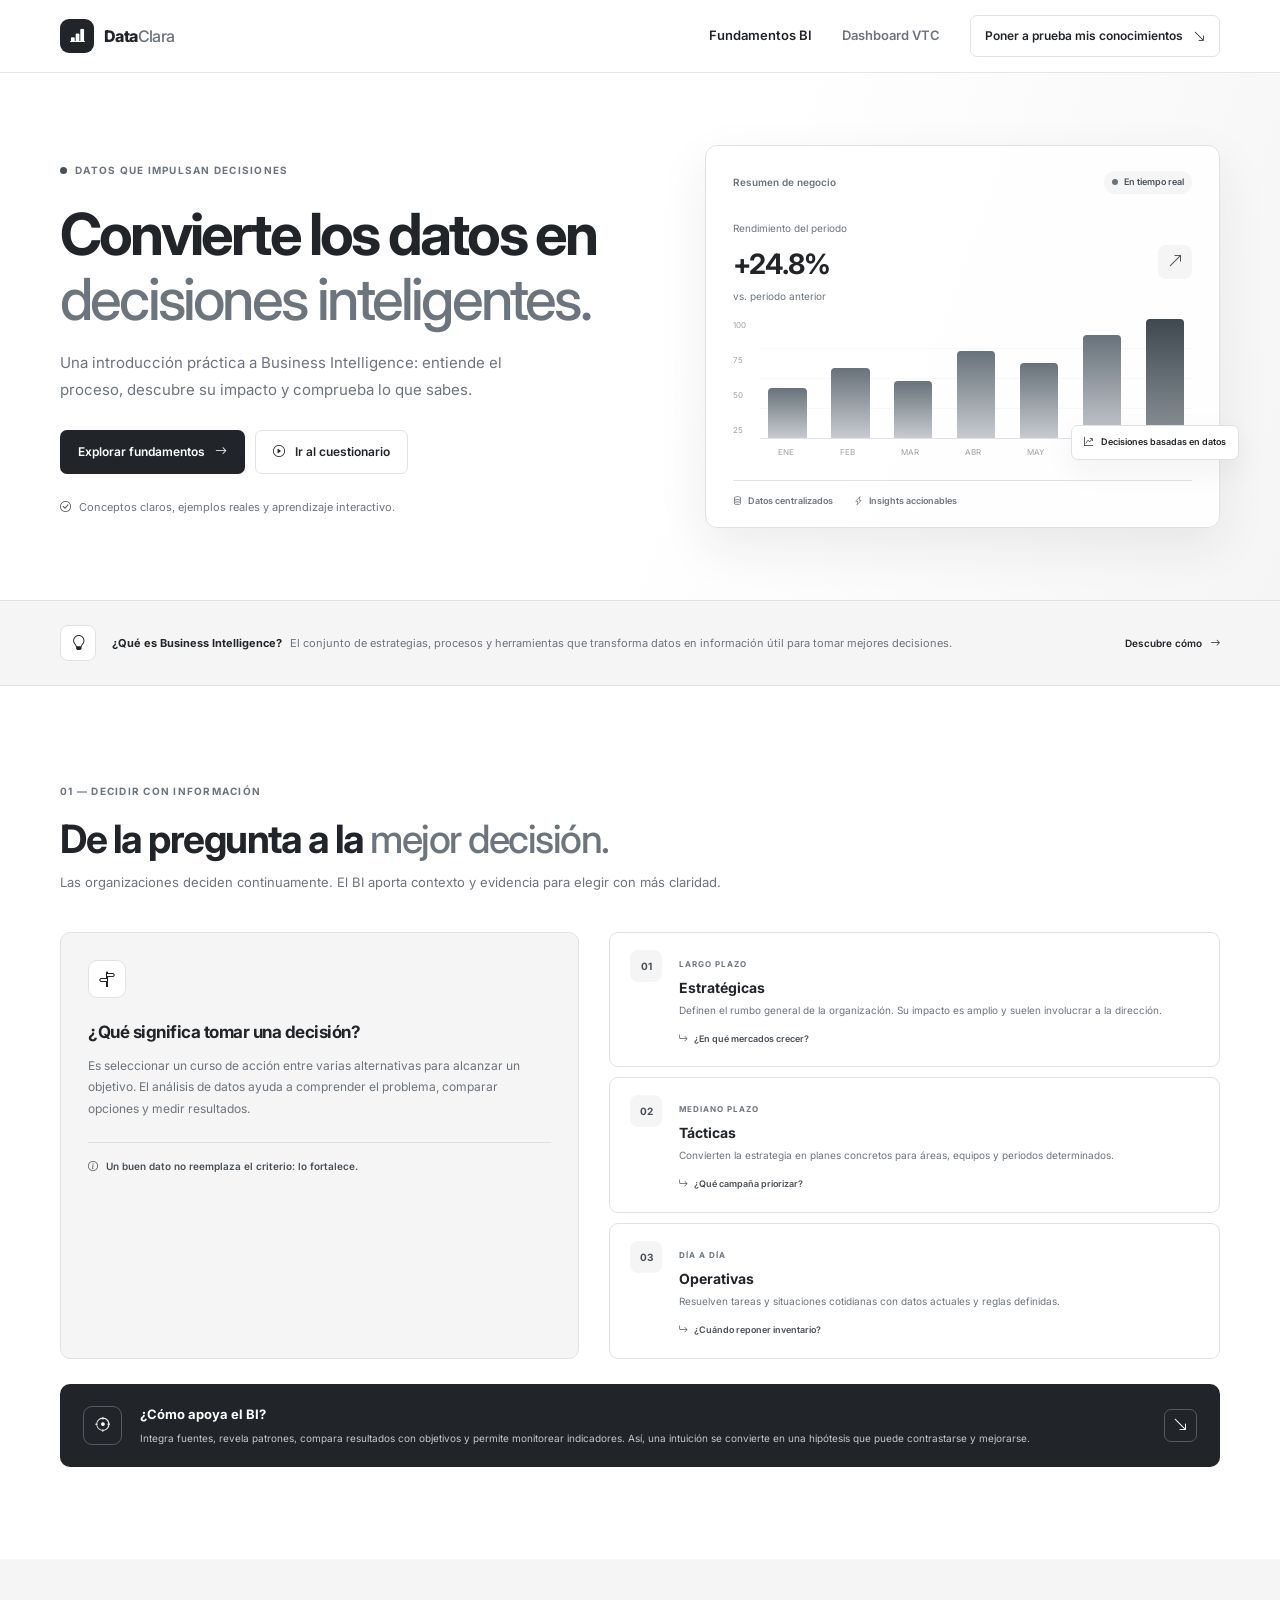
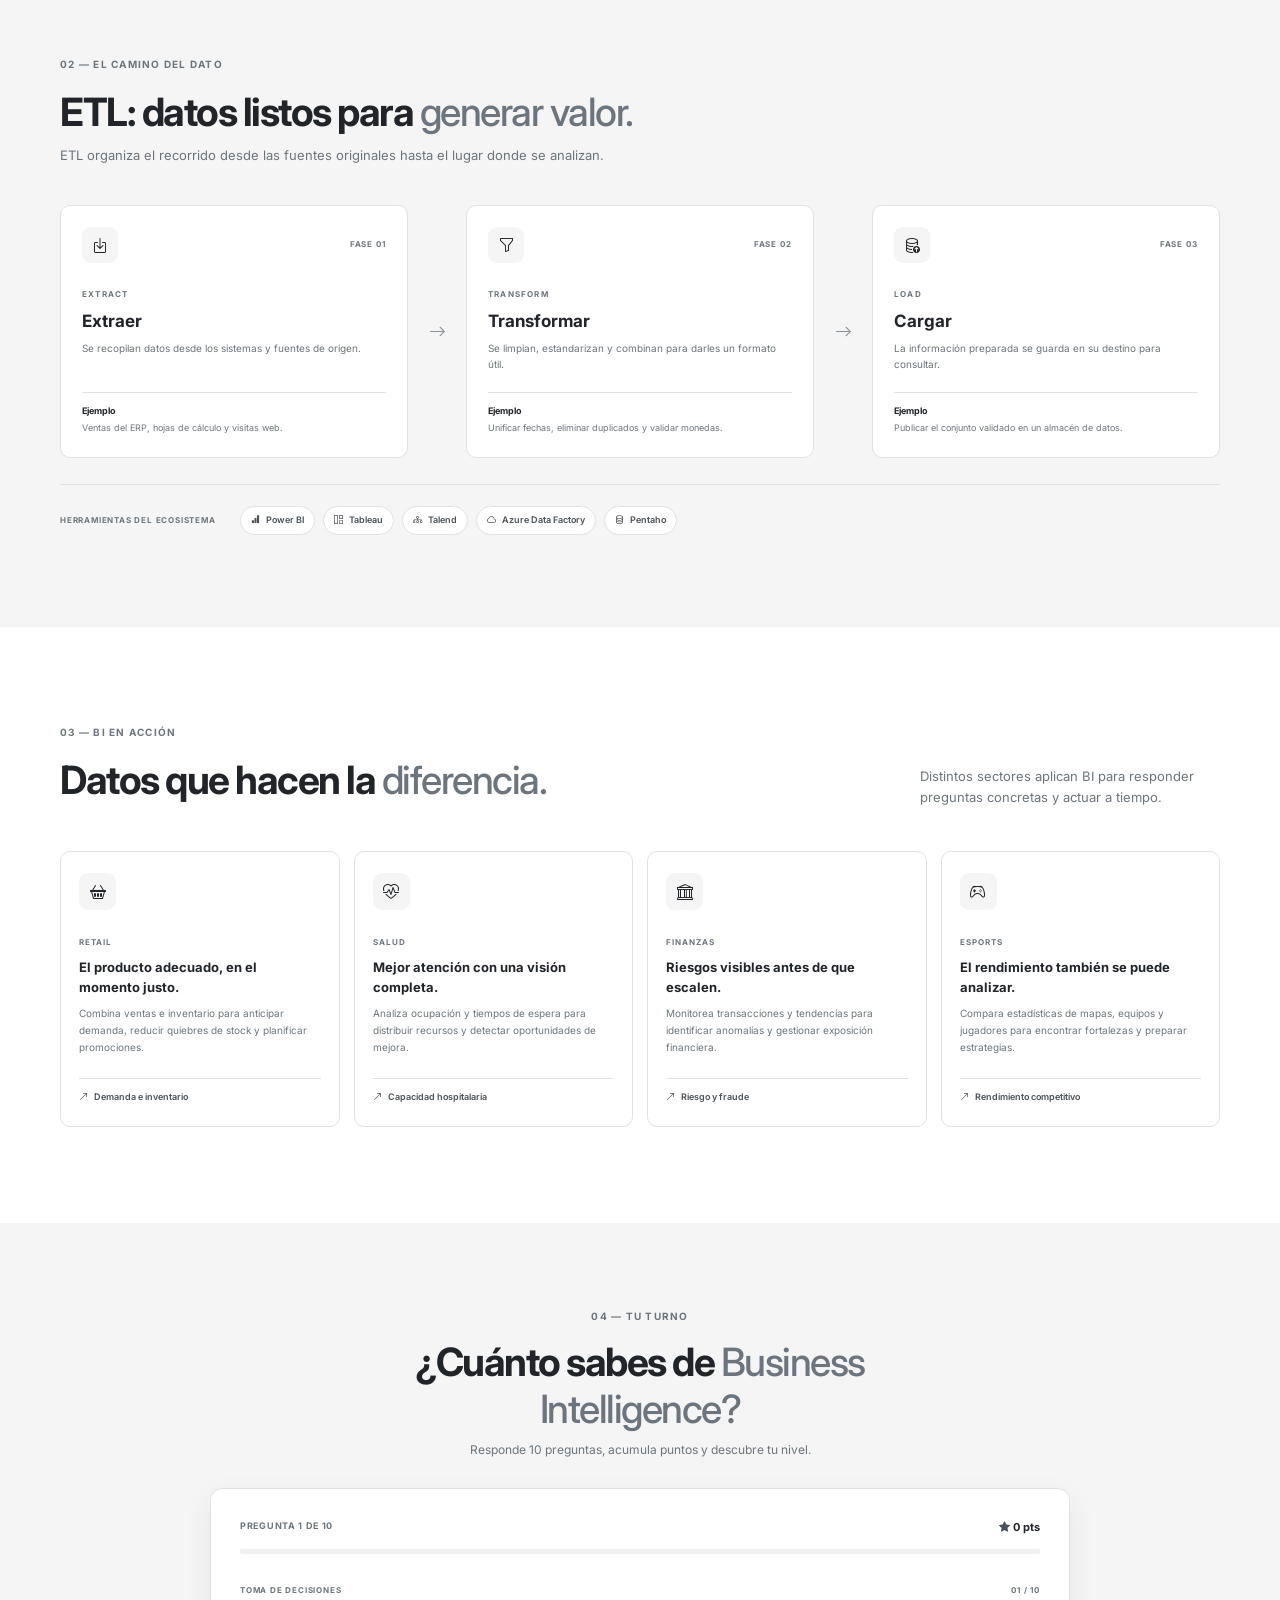
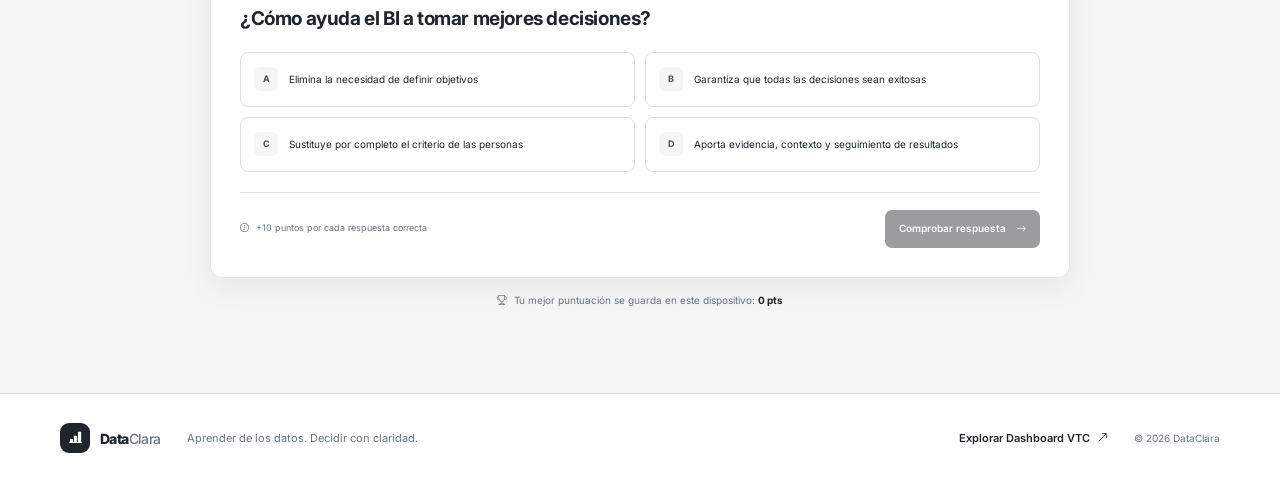
==== index.html @ 62cf9825 "Version 1 de mi sitio web sobre BI" ====
<!doctype html>
<html lang="es">
<head>
  <meta charset="utf-8">
  <meta name="viewport" content="width=device-width, initial-scale=1">
  <meta name="description" content="Aprende los fundamentos de Business Intelligence, la toma de decisiones y el proceso ETL con un cuestionario interactivo.">
  <title>Fundamentos de BI | Inteligencia de Negocios</title>
  <link rel="preconnect" href="https://fonts.googleapis.com">
  <link rel="preconnect" href="https://fonts.gstatic.com" crossorigin>
  <link href="https://fonts.googleapis.com/css2?family=Inter:wght@400;500;600;700;800&display=swap" rel="stylesheet">
  <link href="https://cdn.jsdelivr.net/npm/bootstrap-icons@1.11.3/font/bootstrap-icons.min.css" rel="stylesheet">
  <link rel="stylesheet" href="css/styles.css">
  <link rel="stylesheet" href="css/quiz.css">
  <script src="js/main.js" defer></script>
  <script src="js/quiz.js" defer></script>
</head>
<body>
  <a class="skip-link" href="#contenido">Saltar al contenido</a>
  <header class="site-header">
    <nav class="navbar container" aria-label="Navegación principal">
      <a class="brand" href="index.html" aria-label="Fundamentos BI, inicio">
        <span class="brand-mark" aria-hidden="true"><i class="bi bi-bar-chart-line-fill"></i></span>
        <span>Data<span class="brand-light">Clara</span></span>
      </a>
      <button class="nav-toggle" type="button" aria-expanded="false" aria-controls="nav-links" aria-label="Abrir menú de navegación">
        <i class="bi bi-list" aria-hidden="true"></i>
      </button>
      <div class="nav-links" id="nav-links">
        <a class="nav-link active" href="index.html" aria-current="page">Fundamentos BI</a>
        <a class="nav-link" href="dashboard.html">Dashboard VTC</a>
        <a class="nav-cta" href="#cuestionario">Poner a prueba mis conocimientos <i class="bi bi-arrow-down-right" aria-hidden="true"></i></a>
      </div>
    </nav>
  </header>

  <main id="contenido">
    <section class="hero section-shell">
      <div class="container hero-grid">
        <div class="hero-copy">
          <span class="eyebrow"><span class="eyebrow-dot"></span> DATOS QUE IMPULSAN DECISIONES</span>
          <h1>Convierte los datos en <span class="text-highlight">decisiones inteligentes.</span></h1>
          <p class="hero-lead">Una introducción práctica a Business Intelligence: entiende el proceso, descubre su impacto y comprueba lo que sabes.</p>
          <div class="hero-actions">
            <a class="button button-dark" href="#fundamentos">Explorar fundamentos <i class="bi bi-arrow-right" aria-hidden="true"></i></a>
            <a class="button button-light" href="#cuestionario"><i class="bi bi-play-circle" aria-hidden="true"></i> Ir al cuestionario</a>
          </div>
          <div class="hero-note"><i class="bi bi-check-circle" aria-hidden="true"></i> Conceptos claros, ejemplos reales y aprendizaje interactivo.</div>
        </div>
        <div class="hero-visual" aria-label="Ilustración de análisis de datos">
          <div class="visual-top"><span>Resumen de negocio</span><span class="status-pill"><span></span> En tiempo real</span></div>
          <div class="visual-metric">
            <div><span class="metric-label">Rendimiento del periodo</span><strong>+24.8%</strong><span class="metric-caption">vs. periodo anterior</span></div>
            <span class="metric-arrow"><i class="bi bi-arrow-up-right" aria-hidden="true"></i></span>
          </div>
          <div class="mini-chart" aria-hidden="true">
            <div class="chart-y-labels"><span>100</span><span>75</span><span>50</span><span>25</span></div>
            <div class="chart-bars"><span style="--bar:42%"></span><span style="--bar:59%"></span><span style="--bar:48%"></span><span style="--bar:73%"></span><span style="--bar:63%"></span><span style="--bar:87%"></span><span style="--bar:100%"></span></div>
          </div>
          <div class="chart-x-labels" aria-hidden="true"><span>ENE</span><span>FEB</span><span>MAR</span><span>ABR</span><span>MAY</span><span>JUN</span><span>JUL</span></div>
          <div class="visual-footer"><span><i class="bi bi-database" aria-hidden="true"></i> Datos centralizados</span><span><i class="bi bi-lightning-charge" aria-hidden="true"></i> Insights accionables</span></div>
          <span class="floating-tag"><i class="bi bi-graph-up-arrow" aria-hidden="true"></i> Decisiones basadas en datos</span>
        </div>
      </div>
    </section>

    <section class="intro-strip" aria-label="Introducción a Business Intelligence">
      <div class="container intro-strip-inner">
        <span class="strip-icon"><i class="bi bi-lightbulb" aria-hidden="true"></i></span>
        <p><strong>¿Qué es Business Intelligence?</strong> El conjunto de estrategias, procesos y herramientas que transforma datos en información útil para tomar mejores decisiones.</p>
        <a href="#fundamentos">Descubre cómo <i class="bi bi-arrow-right" aria-hidden="true"></i></a>
      </div>
    </section>

    <section class="content-section section-shell" id="fundamentos">
      <div class="container">
        <div class="section-heading">
          <span class="eyebrow">01 — DECIDIR CON INFORMACIÓN</span>
          <h2>De la pregunta a la <span class="text-highlight">mejor decisión.</span></h2>
          <p>Las organizaciones deciden continuamente. El BI aporta contexto y evidencia para elegir con más claridad.</p>
        </div>
        <div class="decision-intro">
          <div class="definition-card">
            <span class="definition-icon"><i class="bi bi-signpost-split" aria-hidden="true"></i></span>
            <h3>¿Qué significa tomar una decisión?</h3>
            <p>Es seleccionar un curso de acción entre varias alternativas para alcanzar un objetivo. El análisis de datos ayuda a comprender el problema, comparar opciones y medir resultados.</p>
            <div class="definition-foot"><i class="bi bi-info-circle" aria-hidden="true"></i> Un buen dato no reemplaza el criterio: lo fortalece.</div>
          </div>
          <div class="decision-levels">
            <article class="level-card">
              <span class="level-number">01</span><div><span class="level-label">LARGO PLAZO</span><h3>Estratégicas</h3><p>Definen el rumbo general de la organización. Su impacto es amplio y suelen involucrar a la dirección.</p><span class="level-example"><i class="bi bi-arrow-return-right" aria-hidden="true"></i> ¿En qué mercados crecer?</span></div>
            </article>
            <article class="level-card">
              <span class="level-number">02</span><div><span class="level-label">MEDIANO PLAZO</span><h3>Tácticas</h3><p>Convierten la estrategia en planes concretos para áreas, equipos y periodos determinados.</p><span class="level-example"><i class="bi bi-arrow-return-right" aria-hidden="true"></i> ¿Qué campaña priorizar?</span></div>
            </article>
            <article class="level-card">
              <span class="level-number">03</span><div><span class="level-label">DÍA A DÍA</span><h3>Operativas</h3><p>Resuelven tareas y situaciones cotidianas con datos actuales y reglas definidas.</p><span class="level-example"><i class="bi bi-arrow-return-right" aria-hidden="true"></i> ¿Cuándo reponer inventario?</span></div>
            </article>
          </div>
        </div>
        <div class="support-banner">
          <span class="support-icon"><i class="bi bi-crosshair" aria-hidden="true"></i></span>
          <div><h3>¿Cómo apoya el BI?</h3><p>Integra fuentes, revela patrones, compara resultados con objetivos y permite monitorear indicadores. Así, una intuición se convierte en una hipótesis que puede contrastarse y mejorarse.</p></div>
          <a href="#etl" aria-label="Conocer el proceso ETL"><i class="bi bi-arrow-down-right" aria-hidden="true"></i></a>
        </div>
      </div>
    </section>

    <section class="content-section etl-section" id="etl">
      <div class="container">
        <div class="section-heading">
          <span class="eyebrow">02 — EL CAMINO DEL DATO</span>
          <h2>ETL: datos listos para <span class="text-highlight">generar valor.</span></h2>
          <p>ETL organiza el recorrido desde las fuentes originales hasta el lugar donde se analizan.</p>
        </div>
        <div class="etl-flow" aria-label="Flujo ETL: extraer, transformar y cargar">
          <article class="etl-card">
            <div class="etl-top"><span class="etl-icon"><i class="bi bi-box-arrow-in-down" aria-hidden="true"></i></span><span class="etl-step">FASE 01</span></div>
            <span class="etl-name">EXTRACT</span><h3>Extraer</h3>
            <p>Se recopilan datos desde los sistemas y fuentes de origen.</p>
            <div class="etl-example"><strong>Ejemplo</strong><span>Ventas del ERP, hojas de cálculo y visitas web.</span></div>
          </article>
          <span class="etl-connector" aria-hidden="true"><i class="bi bi-arrow-right"></i></span>
          <article class="etl-card">
            <div class="etl-top"><span class="etl-icon"><i class="bi bi-funnel" aria-hidden="true"></i></span><span class="etl-step">FASE 02</span></div>
            <span class="etl-name">TRANSFORM</span><h3>Transformar</h3>
            <p>Se limpian, estandarizan y combinan para darles un formato útil.</p>
            <div class="etl-example"><strong>Ejemplo</strong><span>Unificar fechas, eliminar duplicados y validar monedas.</span></div>
          </article>
          <span class="etl-connector" aria-hidden="true"><i class="bi bi-arrow-right"></i></span>
          <article class="etl-card">
            <div class="etl-top"><span class="etl-icon"><i class="bi bi-database-up" aria-hidden="true"></i></span><span class="etl-step">FASE 03</span></div>
            <span class="etl-name">LOAD</span><h3>Cargar</h3>
            <p>La información preparada se guarda en su destino para consultar.</p>
            <div class="etl-example"><strong>Ejemplo</strong><span>Publicar el conjunto validado en un almacén de datos.</span></div>
          </article>
        </div>
        <div class="tools-row"><span>HERRAMIENTAS DEL ECOSISTEMA</span><div class="tool-chips"><span><i class="bi bi-bar-chart-fill" aria-hidden="true"></i> Power BI</span><span><i class="bi bi-grid-1x2" aria-hidden="true"></i> Tableau</span><span><i class="bi bi-diagram-3" aria-hidden="true"></i> Talend</span><span><i class="bi bi-cloud" aria-hidden="true"></i> Azure Data Factory</span><span><i class="bi bi-database" aria-hidden="true"></i> Pentaho</span></div></div>
      </div>
    </section>

    <section class="content-section examples-section" id="ejemplos">
      <div class="container">
        <div class="section-heading section-heading-row">
          <div><span class="eyebrow">03 — BI EN ACCIÓN</span><h2>Datos que hacen la <span class="text-highlight">diferencia.</span></h2></div>
          <p>Distintos sectores aplican BI para responder preguntas concretas y actuar a tiempo.</p>
        </div>
        <div class="use-case-grid">
          <article class="use-case-card"><span class="case-icon"><i class="bi bi-basket2" aria-hidden="true"></i></span><span class="case-category">RETAIL</span><h3>El producto adecuado, en el momento justo.</h3><p>Combina ventas e inventario para anticipar demanda, reducir quiebres de stock y planificar promociones.</p><span class="case-insight"><i class="bi bi-arrow-up-right" aria-hidden="true"></i> Demanda e inventario</span></article>
          <article class="use-case-card"><span class="case-icon"><i class="bi bi-heart-pulse" aria-hidden="true"></i></span><span class="case-category">SALUD</span><h3>Mejor atención con una visión completa.</h3><p>Analiza ocupación y tiempos de espera para distribuir recursos y detectar oportunidades de mejora.</p><span class="case-insight"><i class="bi bi-arrow-up-right" aria-hidden="true"></i> Capacidad hospitalaria</span></article>
          <article class="use-case-card"><span class="case-icon"><i class="bi bi-bank" aria-hidden="true"></i></span><span class="case-category">FINANZAS</span><h3>Riesgos visibles antes de que escalen.</h3><p>Monitorea transacciones y tendencias para identificar anomalías y gestionar exposición financiera.</p><span class="case-insight"><i class="bi bi-arrow-up-right" aria-hidden="true"></i> Riesgo y fraude</span></article>
          <article class="use-case-card"><span class="case-icon"><i class="bi bi-controller" aria-hidden="true"></i></span><span class="case-category">ESPORTS</span><h3>El rendimiento también se puede analizar.</h3><p>Compara estadísticas de mapas, equipos y jugadores para encontrar fortalezas y preparar estrategias.</p><span class="case-insight"><i class="bi bi-arrow-up-right" aria-hidden="true"></i> Rendimiento competitivo</span></article>
        </div>
      </div>
    </section>

    <section class="quiz-section" id="cuestionario">
      <div class="container quiz-container">
        <div class="quiz-heading">
          <span class="eyebrow">04 — TU TURNO</span>
          <h2>¿Cuánto sabes de <span class="text-highlight">Business Intelligence?</span></h2>
          <p>Responde 10 preguntas, acumula puntos y descubre tu nivel.</p>
        </div>
        <div class="quiz-panel" id="quiz-panel" aria-live="polite">
          <div class="quiz-topline"><span class="quiz-counter" id="quiz-counter">PREGUNTA 1 DE 10</span><span class="quiz-score"><i class="bi bi-star-fill" aria-hidden="true"></i> <span id="quiz-score">0</span> pts</span></div>
          <div class="progress-track" role="progressbar" aria-label="Progreso del cuestionario" aria-valuemin="0" aria-valuemax="10" aria-valuenow="0"><span class="progress-fill" id="quiz-progress"></span></div>
          <div class="quiz-question-area" id="quiz-question-area">
            <div class="question-meta"><span id="quiz-category">TOMA DE DECISIONES</span><span id="quiz-question-number">01 / 10</span></div>
            <h3 id="quiz-question" tabindex="-1">Cargando pregunta…</h3>
            <div class="answer-list" id="quiz-answers"></div>
            <div class="quiz-feedback" id="quiz-feedback" aria-live="assertive"></div>
            <div class="quiz-controls"><span class="quiz-hint"><i class="bi bi-info-circle" aria-hidden="true"></i> +10 puntos por cada respuesta correcta</span><button class="button button-dark quiz-next" id="quiz-next" type="button" disabled>Comprobar respuesta <i class="bi bi-arrow-right" aria-hidden="true"></i></button></div>
          </div>
          <div class="quiz-result" id="quiz-result" hidden></div>
        </div>
        <p class="best-score-note"><i class="bi bi-trophy" aria-hidden="true"></i> Tu mejor puntuación se guarda en este dispositivo: <strong id="best-score">0 pts</strong></p>
      </div>
    </section>
  </main>

  <footer class="site-footer">
    <div class="container footer-inner"><a class="brand footer-brand" href="index.html"><span class="brand-mark"><i class="bi bi-bar-chart-line-fill" aria-hidden="true"></i></span><span>Data<span class="brand-light">Clara</span></span></a><p>Aprender de los datos. Decidir con claridad.</p><a href="dashboard.html">Explorar Dashboard VTC <i class="bi bi-arrow-up-right" aria-hidden="true"></i></a><span class="footer-copy">© <span data-current-year></span> DataClara</span></div>
  </footer>
</body>
</html>
---- css/styles.css ----
:root {
  color-scheme: light;
  --white: #fff;
  --surface: #f5f5f5;
  --surface-strong: #f0f0f0;
  --ink: #212529;
  --muted: #6c757d;
  --border: #dee2e6;
  --accent: #495057;
  --shadow: 0 10px 30px rgba(33, 37, 41, .06);
  --radius: 10px;
  --font: "Inter", "Segoe UI", Arial, sans-serif;
}

* { box-sizing: border-box; }
html { scroll-behavior: smooth; scroll-padding-top: 88px; }
body { margin: 0; background: var(--white); color: var(--ink); font-family: var(--font); font-size: 15px; line-height: 1.65; -webkit-font-smoothing: antialiased; }
button, select { font: inherit; }
a { color: inherit; text-decoration: none; }
button:focus-visible, a:focus-visible, select:focus-visible { outline: 3px solid #8b939b; outline-offset: 3px; }
.container { width: min(1160px, calc(100% - 48px)); margin-inline: auto; }
.skip-link { position: absolute; top: -60px; left: 16px; z-index: 100; padding: 10px 16px; background: var(--ink); color: var(--white); border-radius: 6px; }
.skip-link:focus { top: 12px; }
.site-header { position: sticky; top: 0; z-index: 20; border-bottom: 1px solid rgba(222, 226, 230, .85); background: rgba(255, 255, 255, .95); backdrop-filter: blur(12px); }
.navbar { min-height: 72px; display: flex; align-items: center; justify-content: space-between; }
.brand { display: inline-flex; align-items: center; gap: 10px; color: var(--ink); font-size: 16px; font-weight: 800; letter-spacing: -.6px; }
.brand-mark { display: inline-grid; width: 34px; height: 34px; place-items: center; border-radius: 9px; background: var(--ink); color: var(--white); font-size: 15px; }
.brand-light { color: var(--muted); font-weight: 500; }
.nav-links { display: flex; align-items: center; gap: 30px; }
.nav-link { color: var(--muted); font-size: 13px; font-weight: 600; transition: color .2s ease; }
.nav-link:hover, .nav-link.active { color: var(--ink); }
.nav-cta { display: inline-flex; align-items: center; gap: 10px; padding: 10px 14px; border: 1px solid var(--border); border-radius: 7px; font-size: 12px; font-weight: 600; transition: background .2s ease, transform .2s ease; }
.nav-cta:hover { background: var(--surface); transform: translateY(-1px); }
.nav-toggle { display: none; border: 0; background: transparent; color: var(--ink); font-size: 24px; cursor: pointer; }
.section-shell { position: relative; }
.eyebrow { display: inline-flex; align-items: center; gap: 8px; color: var(--muted); font-size: 10px; font-weight: 700; letter-spacing: 1.25px; }
.eyebrow-dot { width: 7px; height: 7px; border-radius: 50%; background: var(--accent); }
.text-highlight { color: var(--muted); font-weight: 500; }
.button { display: inline-flex; min-height: 44px; align-items: center; justify-content: center; gap: 10px; padding: 0 17px; border: 1px solid transparent; border-radius: 7px; font-size: 12px; font-weight: 600; transition: transform .2s ease, background .2s ease; cursor: pointer; }
.button:hover:not(:disabled) { transform: translateY(-2px); }
.button-dark { background: var(--ink); color: var(--white); }
.button-dark:hover:not(:disabled) { background: var(--accent); }
.button-light { border-color: var(--border); background: var(--white); color: var(--ink); }
.button-light:hover { background: var(--surface); }
.site-footer { border-top: 1px solid var(--border); background: var(--white); }
.footer-inner { display: flex; min-height: 88px; align-items: center; gap: 26px; }
.footer-brand { font-size: 14px; }
.footer-brand .brand-mark { width: 30px; height: 30px; font-size: 13px; }
.footer-inner p { margin: 0 auto 0 0; color: var(--muted); font-size: 11px; }
.footer-inner > a:not(.brand) { color: var(--ink); font-size: 11px; font-weight: 600; }
.footer-inner > a:not(.brand) i { margin-left: 4px; }
.footer-copy { color: var(--muted); font-size: 10px; }

@media (max-width: 767px) {
  .container { width: min(100% - 36px, 600px); }
  .navbar { min-height: 64px; position: relative; }
  .nav-toggle { display: inline-flex; align-items: center; justify-content: center; }
  .nav-links { position: absolute; display: none; top: calc(100% + 1px); left: -18px; right: -18px; align-items: stretch; gap: 0; padding: 10px 18px 16px; border-bottom: 1px solid var(--border); background: var(--white); box-shadow: var(--shadow); }
  .nav-links.is-open { display: flex; flex-direction: column; }
  .nav-link { padding: 11px 4px; }
  .nav-cta { margin-top: 8px; justify-content: center; }
  .footer-inner { min-height: 0; flex-wrap: wrap; gap: 13px 20px; padding-block: 22px; }
  .footer-inner p { width: calc(100% - 130px); margin: 0; }
  .footer-inner > a:not(.brand) { order: 3; }
  .footer-copy { order: 4; margin-left: auto; }
}

@media (min-width: 768px) and (max-width: 1024px) {
  .container { width: calc(100% - 56px); }
}

@media (prefers-reduced-motion: reduce) {
  *, *::before, *::after { scroll-behavior: auto !important; transition-duration: .01ms !important; animation-duration: .01ms !important; }
}
---- css/quiz.css ----
.hero { overflow: hidden; background: linear-gradient(110deg, #fff 0%, #fff 53%, #f5f5f5 100%); }
.hero-grid { display: grid; grid-template-columns: 1fr .88fr; align-items: center; gap: 60px; min-height: 500px; padding-block: 72px; }
.hero-copy h1 { max-width: 590px; margin: 20px 0 17px; font-size: clamp(38px, 5vw, 58px); line-height: 1.12; letter-spacing: -2.8px; }
.hero-lead { max-width: 500px; margin: 0; color: var(--muted); font-size: 15px; line-height: 1.8; }
.hero-actions { display: flex; flex-wrap: wrap; gap: 10px; margin-top: 27px; }
.hero-note { display: flex; align-items: center; gap: 8px; margin-top: 24px; color: var(--muted); font-size: 11px; }
.hero-note i { color: var(--accent); }
.hero-visual { position: relative; min-height: 330px; padding: 25px 27px 18px; border: 1px solid var(--border); border-radius: 12px; background: rgba(255,255,255,.88); box-shadow: 0 18px 50px rgba(33,37,41,.08); }
.visual-top, .visual-footer { display: flex; align-items: center; justify-content: space-between; color: var(--muted); font-size: 10px; font-weight: 600; }
.status-pill { display: inline-flex; align-items: center; gap: 6px; padding: 4px 8px; border-radius: 20px; background: var(--surface); color: var(--accent); font-size: 9px; }
.status-pill span { width: 6px; height: 6px; border-radius: 50%; background: #69737b; }
.visual-metric { display: flex; align-items: center; justify-content: space-between; margin-top: 26px; }
.metric-label, .metric-caption { display: block; color: var(--muted); font-size: 10px; }
.visual-metric strong { display: block; margin-top: 5px; font-size: 28px; letter-spacing: -1px; }
.metric-arrow { display: grid; width: 34px; height: 34px; place-items: center; border-radius: 8px; background: var(--surface); color: var(--accent); }
.mini-chart { display: flex; height: 120px; gap: 14px; margin-top: 15px; }
.chart-y-labels { display: flex; flex-direction: column; justify-content: space-between; padding-bottom: 2px; color: #9aa0a6; font-size: 8px; }
.chart-bars { display: flex; flex: 1; align-items: end; justify-content: space-around; gap: 9px; border-bottom: 1px solid var(--border); background: repeating-linear-gradient(to bottom, transparent 0, transparent 29px, #f0f0f0 30px); }
.chart-bars span { width: 9%; height: var(--bar); border-radius: 4px 4px 0 0; background: linear-gradient(180deg, #68727a, #c7cbd0); transition: opacity .2s ease; }
.chart-bars span:last-child { background: linear-gradient(180deg, #3f484f, #8c949a); }
.chart-bars span:hover { opacity: .7; }
.chart-x-labels { display: flex; justify-content: space-around; margin: 7px 0 21px 22px; color: #9aa0a6; font-size: 8px; }
.visual-footer { justify-content: flex-start; gap: 21px; padding-top: 13px; border-top: 1px solid var(--border); font-size: 9px; }
.visual-footer i { margin-right: 4px; }
.floating-tag { position: absolute; right: -20px; bottom: 67px; padding: 9px 12px; border: 1px solid var(--border); border-radius: 7px; background: var(--white); box-shadow: var(--shadow); font-size: 9px; font-weight: 600; }
.floating-tag i { margin-right: 6px; }
.intro-strip { border-block: 1px solid var(--border); background: var(--surface); }
.intro-strip-inner { display: flex; min-height: 84px; align-items: center; gap: 16px; }
.strip-icon { display: grid; flex: 0 0 36px; width: 36px; height: 36px; place-items: center; border: 1px solid var(--border); border-radius: 8px; background: var(--white); font-size: 15px; }
.intro-strip p { margin: 0; color: var(--muted); font-size: 11px; }
.intro-strip p strong { margin-right: 5px; color: var(--ink); }
.intro-strip a { flex: 0 0 auto; margin-left: auto; font-size: 10px; font-weight: 600; }
.intro-strip a i { margin-left: 5px; }
.content-section { padding-block: 92px; }
.section-heading { max-width: 700px; margin-bottom: 38px; }
.section-heading h2, .quiz-heading h2 { margin: 12px 0 10px; font-size: clamp(28px, 3.4vw, 39px); letter-spacing: -1.5px; line-height: 1.22; }
.section-heading > p, .section-heading-row > p { margin: 0; color: var(--muted); font-size: 13px; }
.decision-intro { display: grid; grid-template-columns: .85fr 1fr; gap: 30px; }
.definition-card { padding: 27px; border: 1px solid var(--border); border-radius: var(--radius); background: var(--surface); }
.definition-icon { display: grid; width: 38px; height: 38px; place-items: center; border: 1px solid var(--border); border-radius: 9px; background: var(--white); font-size: 16px; }
.definition-card h3 { margin: 20px 0 9px; font-size: 17px; letter-spacing: -.5px; }
.definition-card p, .level-card p, .support-banner p { color: var(--muted); font-size: 12px; line-height: 1.8; }
.definition-card p { margin: 0; }
.definition-foot { margin-top: 22px; padding-top: 15px; border-top: 1px solid var(--border); color: var(--accent); font-size: 10px; font-weight: 600; }
.definition-foot i { margin-right: 5px; }
.decision-levels { display: grid; gap: 10px; }
.level-card { display: flex; gap: 17px; padding: 17px 20px; border: 1px solid var(--border); border-radius: 9px; transition: transform .2s ease, box-shadow .2s ease; }
.level-card:hover, .use-case-card:hover { transform: translateY(-3px); box-shadow: var(--shadow); }
.level-number { display: grid; flex: 0 0 32px; width: 32px; height: 32px; place-items: center; border-radius: 8px; background: var(--surface); color: var(--accent); font-size: 10px; font-weight: 700; }
.level-label { color: var(--muted); font-size: 8px; font-weight: 700; letter-spacing: 1px; }
.level-card h3 { margin: 1px 0 3px; font-size: 14px; }
.level-card p { margin: 0 0 7px; font-size: 10px; line-height: 1.6; }
.level-example { color: var(--accent); font-size: 9px; font-weight: 600; }
.level-example i { margin-right: 4px; }
.support-banner { display: flex; align-items: center; gap: 18px; margin-top: 25px; padding: 20px 23px; border-radius: var(--radius); background: var(--ink); color: var(--white); }
.support-icon { display: grid; flex: 0 0 39px; width: 39px; height: 39px; place-items: center; border: 1px solid #555b60; border-radius: 9px; color: #fff; }
.support-banner h3 { margin: 0 0 4px; font-size: 13px; }
.support-banner p { margin: 0; color: #c4c8cb; font-size: 10px; }
.support-banner > a { display: grid; flex: 0 0 33px; width: 33px; height: 33px; margin-left: auto; place-items: center; border: 1px solid #555b60; border-radius: 7px; }
.etl-section { background: var(--surface); }
.etl-section .section-heading { max-width: 650px; }
.etl-flow { display: grid; grid-template-columns: 1fr 30px 1fr 30px 1fr; align-items: center; gap: 14px; }
.etl-card { min-height: 247px; padding: 21px; border: 1px solid var(--border); border-radius: var(--radius); background: var(--white); transition: transform .2s ease, box-shadow .2s ease; }
.etl-card:hover { transform: translateY(-3px); box-shadow: var(--shadow); }
.etl-top { display: flex; align-items: center; justify-content: space-between; margin-bottom: 17px; }
.etl-icon { display: grid; width: 36px; height: 36px; place-items: center; border-radius: 9px; background: var(--surface); font-size: 16px; }
.etl-step { color: var(--muted); font-size: 8px; font-weight: 700; letter-spacing: .9px; }
.etl-name { color: var(--muted); font-size: 8px; font-weight: 700; letter-spacing: 1.2px; }
.etl-card h3 { margin: 2px 0 5px; font-size: 17px; }
.etl-card > p { min-height: 38px; margin: 0 0 14px; color: var(--muted); font-size: 10px; }
.etl-example { display: grid; gap: 3px; padding-top: 11px; border-top: 1px solid var(--border); font-size: 9px; }
.etl-example strong { font-size: 9px; }
.etl-example span { color: var(--muted); }
.etl-connector { display: grid; place-items: center; color: #8b939b; font-size: 17px; }
.tools-row { display: flex; align-items: center; gap: 24px; margin-top: 26px; padding-top: 21px; border-top: 1px solid var(--border); }
.tools-row > span { flex: 0 0 auto; color: var(--muted); font-size: 8px; font-weight: 700; letter-spacing: .8px; }
.tool-chips { display: flex; flex-wrap: wrap; gap: 8px; }
.tool-chips span { padding: 6px 10px; border: 1px solid var(--border); border-radius: 20px; background: var(--white); color: var(--accent); font-size: 9px; font-weight: 600; }
.tool-chips i { margin-right: 4px; }
.section-heading-row { display: flex; max-width: none; align-items: end; justify-content: space-between; gap: 30px; }
.section-heading-row > p { max-width: 300px; padding-bottom: 5px; }
.examples-section { padding-bottom: 96px; }
.use-case-grid { display: grid; grid-template-columns: repeat(4, 1fr); gap: 14px; }
.use-case-card { min-height: 240px; padding: 21px 18px; border: 1px solid var(--border); border-radius: var(--radius); transition: transform .2s ease, box-shadow .2s ease; }
.case-icon { display: grid; width: 37px; height: 37px; margin-bottom: 18px; place-items: center; border-radius: 9px; background: var(--surface); font-size: 16px; }
.case-category { color: var(--muted); font-size: 8px; font-weight: 700; letter-spacing: 1px; }
.use-case-card h3 { margin: 5px 0 8px; font-size: 13px; line-height: 1.5; }
.use-case-card p { min-height: 59px; margin: 0; color: var(--muted); font-size: 10px; line-height: 1.7; }
.case-insight { display: block; margin-top: 14px; padding-top: 11px; border-top: 1px solid var(--border); color: var(--accent); font-size: 9px; font-weight: 600; }
.case-insight i { margin-right: 4px; }
.quiz-section { padding-block: 80px 85px; background: var(--surface); }
.quiz-container { max-width: 860px; }
.quiz-heading { margin-bottom: 28px; text-align: center; }
.quiz-heading h2 { max-width: 650px; margin: 10px auto 7px; }
.quiz-heading p { margin: 0; color: var(--muted); font-size: 12px; }
.quiz-panel { padding: 29px; border: 1px solid var(--border); border-radius: 12px; background: var(--white); box-shadow: var(--shadow); }
.quiz-topline { display: flex; justify-content: space-between; align-items: center; color: var(--muted); font-size: 9px; font-weight: 700; letter-spacing: .7px; }
.quiz-score { color: var(--ink); letter-spacing: 0; font-size: 11px; }
.quiz-score i { color: var(--accent); }
.progress-track { height: 5px; overflow: hidden; margin-top: 13px; border-radius: 9px; background: var(--surface-strong); }
.progress-fill { display: block; width: 0; height: 100%; border-radius: inherit; background: var(--accent); transition: width .4s ease; }
.question-meta { display: flex; justify-content: space-between; margin-top: 30px; color: var(--muted); font-size: 8px; font-weight: 700; letter-spacing: .8px; }
.quiz-question-area h3 { margin: 8px 0 19px; font-size: 19px; line-height: 1.45; letter-spacing: -.4px; }
.answer-list { display: grid; grid-template-columns: 1fr 1fr; gap: 10px; }
.answer-option { display: flex; min-height: 55px; align-items: center; gap: 11px; padding: 10px 13px; border: 1px solid var(--border); border-radius: 8px; background: var(--white); color: var(--ink); text-align: left; font-size: 10px; cursor: pointer; transition: border-color .2s ease, background .2s ease, transform .2s ease; }
.answer-option:hover:not(:disabled) { transform: translateY(-1px); border-color: #9ba1a6; background: #fafafa; }
.answer-option:disabled { cursor: default; }
.answer-letter { display: grid; flex: 0 0 24px; width: 24px; height: 24px; place-items: center; border-radius: 6px; background: var(--surface); color: var(--accent); font-size: 9px; font-weight: 700; }
.answer-option.is-correct { border-color: #68737b; background: #f1f3f4; }
.answer-option.is-wrong { border-color: #9a7777; background: #f7f4f4; }
.answer-option.is-correct .answer-letter, .answer-option.is-wrong .answer-letter { background: var(--accent); color: var(--white); }
.quiz-feedback { min-height: 0; margin-top: 0; color: var(--muted); font-size: 11px; line-height: 1.55; }
.quiz-feedback:not(:empty) { margin-top: 14px; padding: 10px 12px; border-radius: 7px; background: var(--surface); }
.quiz-feedback strong { color: var(--ink); }
.quiz-controls { display: flex; align-items: center; justify-content: space-between; gap: 12px; margin-top: 20px; padding-top: 17px; border-top: 1px solid var(--border); }
.quiz-hint { color: var(--muted); font-size: 9px; }
.quiz-hint i { margin-right: 4px; }
.quiz-next { min-height: 38px; padding-inline: 13px; font-size: 10px; }
.quiz-next:disabled { cursor: not-allowed; opacity: .45; }
.quiz-question-area.is-changing { animation: question-in .25s ease; }
@keyframes question-in { from { opacity: .25; transform: translateY(7px); } to { opacity: 1; transform: translateY(0); } }
.quiz-result { padding: 35px 15px 25px; text-align: center; }
.result-medal { display: inline-grid; width: 64px; height: 64px; place-items: center; border: 1px solid var(--border); border-radius: 50%; background: var(--surface); font-size: 26px; }
.quiz-result h3 { margin: 15px 0 4px; font-size: 25px; letter-spacing: -.7px; }
.result-score { margin: 0; color: var(--accent); font-size: 15px; font-weight: 700; }
.result-message { max-width: 490px; margin: 10px auto 20px; color: var(--muted); font-size: 12px; }
.result-detail { display: inline-block; margin: 0 0 20px; padding: 6px 10px; border-radius: 20px; background: var(--surface); color: var(--accent); font-size: 10px; font-weight: 600; }
.best-score-note { margin: 14px 0 0; color: var(--muted); text-align: center; font-size: 10px; }
.best-score-note i { margin-right: 4px; }
.best-score-note strong { color: var(--ink); }

@media (max-width: 767px) {
  .hero-grid { grid-template-columns: 1fr; gap: 30px; padding-block: 48px; }
  .hero-copy h1 { font-size: 42px; letter-spacing: -2px; }
  .hero-lead { font-size: 13px; }
  .hero-visual { min-height: 310px; margin-right: 9px; padding: 20px; }
  .floating-tag { right: -8px; bottom: 66px; }
  .intro-strip-inner { align-items: flex-start; padding-block: 18px; }
  .intro-strip p { padding-top: 2px; font-size: 10px; }
  .intro-strip a { display: none; }
  .content-section { padding-block: 62px; }
  .section-heading { margin-bottom: 25px; }
  .decision-intro { grid-template-columns: 1fr; gap: 14px; }
  .definition-card { padding: 21px; }
  .support-banner { align-items: flex-start; padding: 17px; }
  .support-icon { flex-basis: 34px; width: 34px; height: 34px; }
  .etl-flow { grid-template-columns: 1fr; gap: 9px; }
  .etl-card { min-height: auto; }
  .etl-card > p { min-height: auto; }
  .etl-connector { transform: rotate(90deg); }
  .tools-row { display: block; }
  .tool-chips { margin-top: 11px; }
  .section-heading-row { display: block; }
  .section-heading-row > p { margin-top: 10px; }
  .use-case-grid { grid-template-columns: 1fr 1fr; }
  .use-case-card { min-height: 0; padding: 17px 14px; }
  .use-case-card p { min-height: 0; }
  .quiz-section { padding-block: 58px; }
  .quiz-panel { padding: 20px 16px; }
  .answer-list { grid-template-columns: 1fr; gap: 8px; }
  .quiz-question-area h3 { font-size: 17px; }
  .quiz-controls { align-items: stretch; flex-direction: column; }
  .quiz-next { align-self: flex-end; }
}

@media (min-width: 768px) and (max-width: 1024px) {
  .hero-grid { gap: 38px; }
  .hero-copy h1 { font-size: 48px; }
  .use-case-grid { grid-template-columns: repeat(2, 1fr); }
  .use-case-card { min-height: 210px; }
}
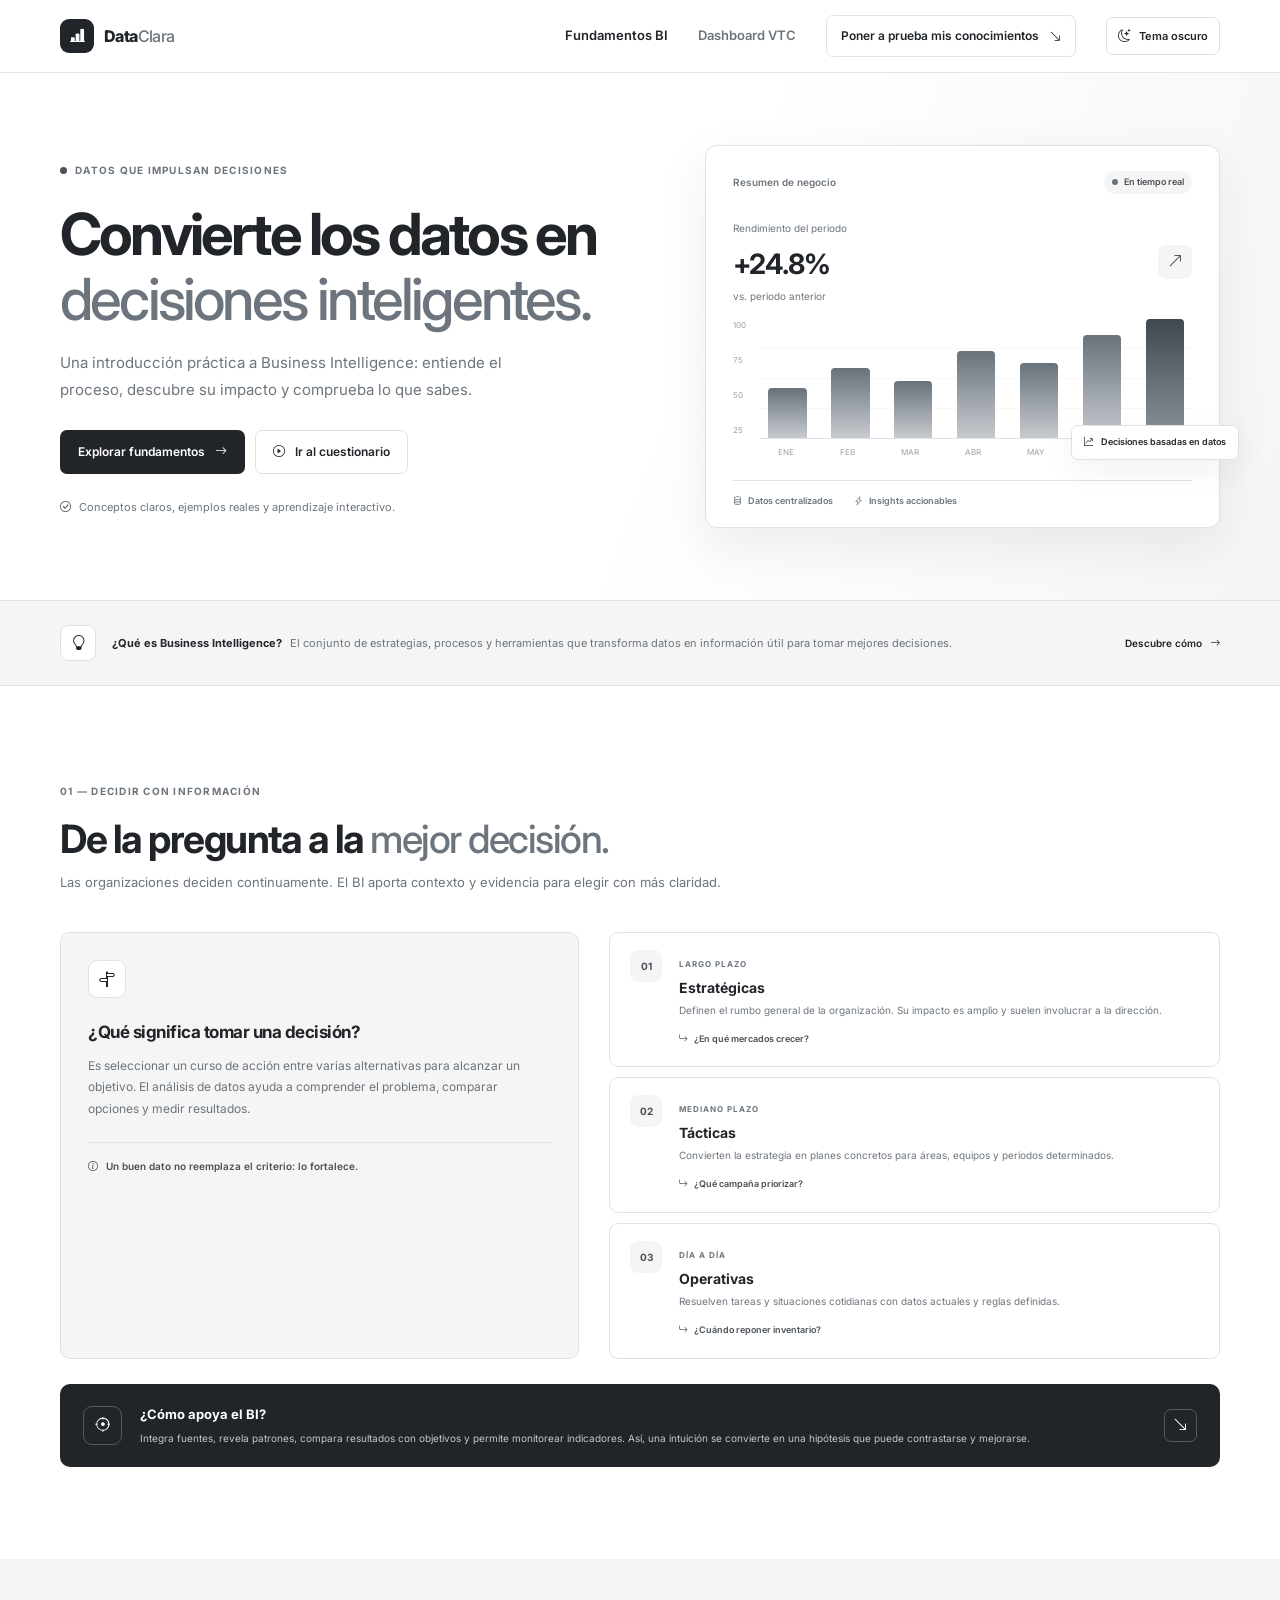
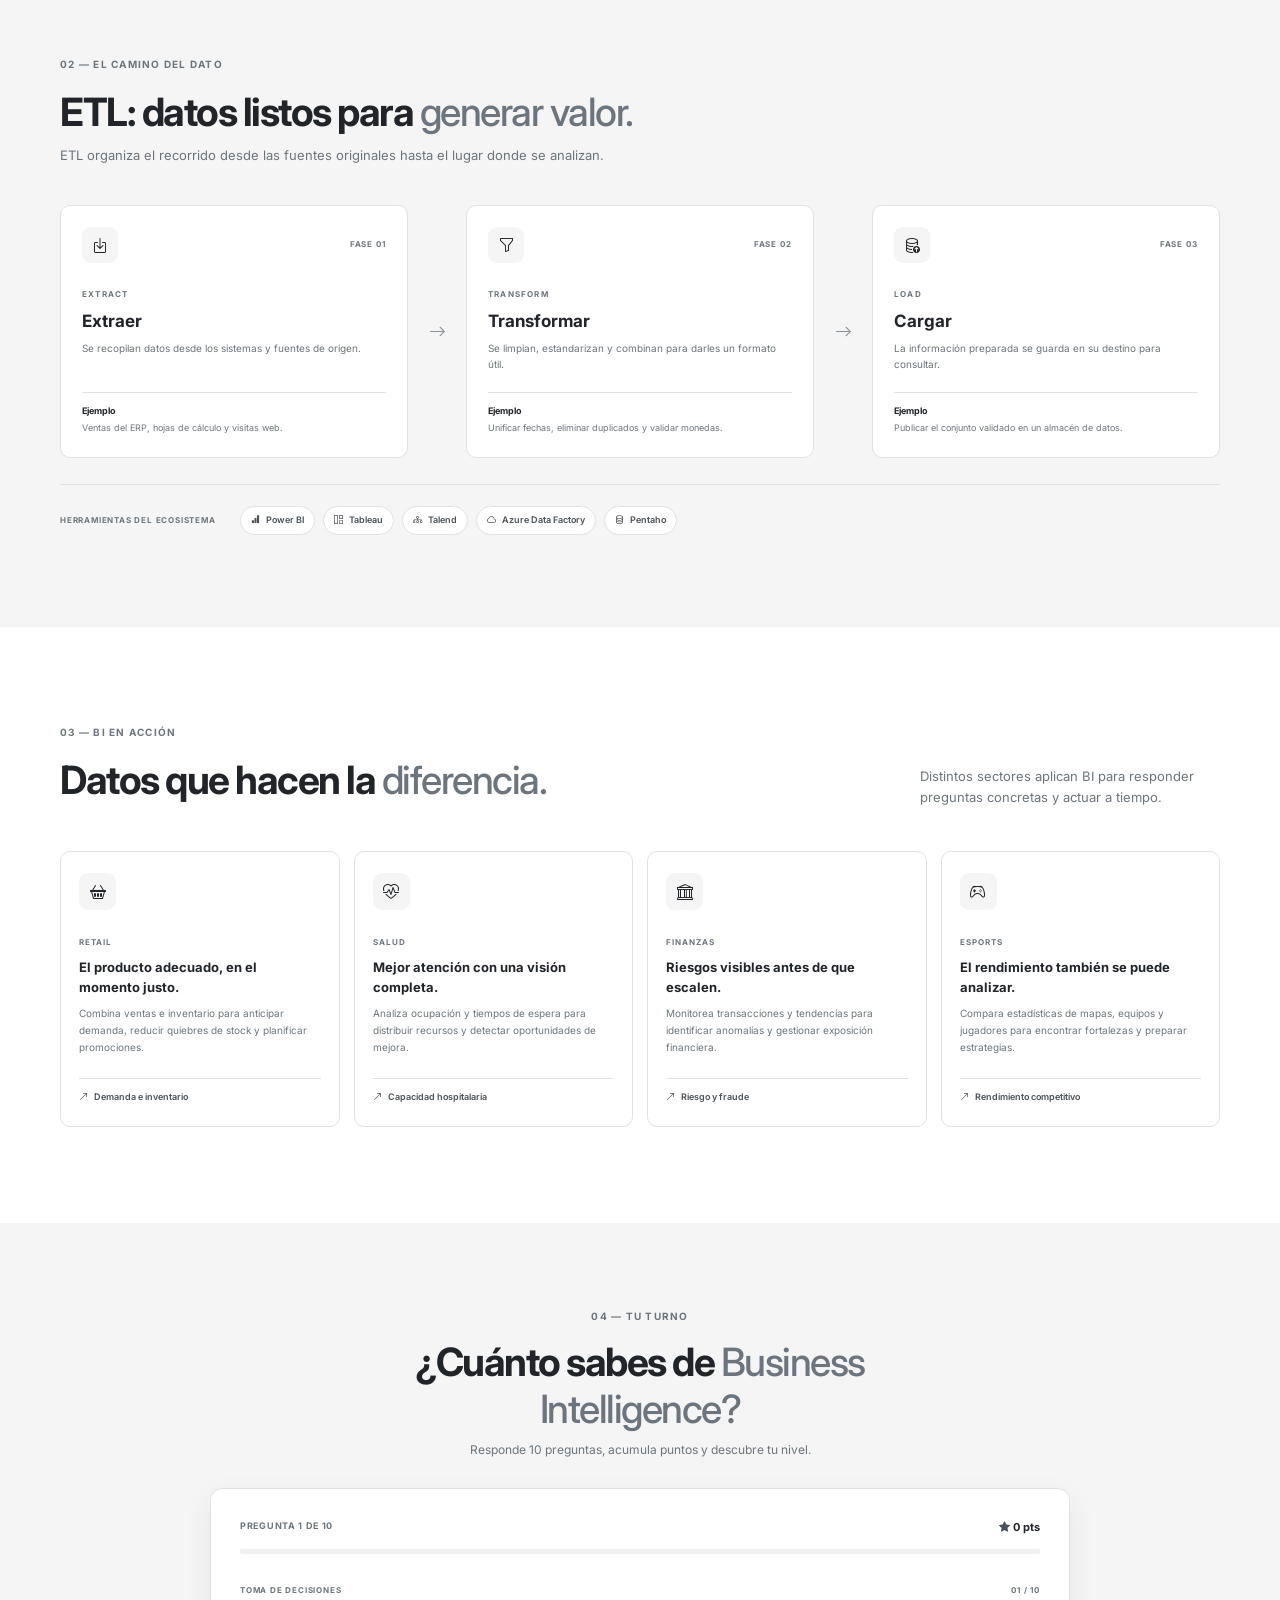
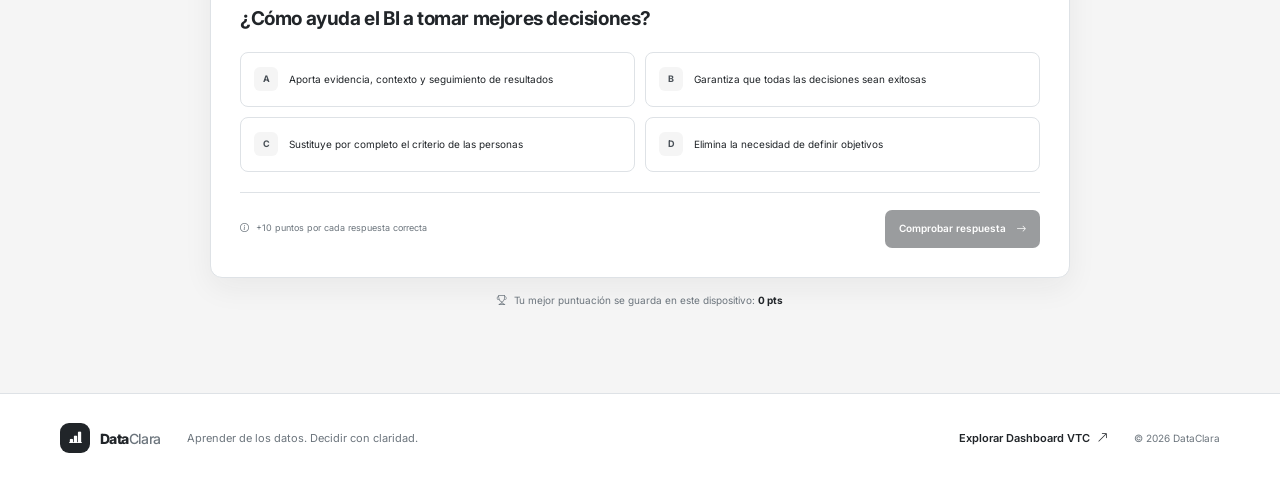
==== commit 4cde2a91: "Version 2 de mi siitio web" ====
--- a/index.html
+++ b/index.html
@@ -29,6 +29,9 @@
         <a class="nav-link active" href="index.html" aria-current="page">Fundamentos BI</a>
         <a class="nav-link" href="dashboard.html">Dashboard VTC</a>
         <a class="nav-cta" href="#cuestionario">Poner a prueba mis conocimientos <i class="bi bi-arrow-down-right" aria-hidden="true"></i></a>
+        <button class="theme-toggle" type="button" data-theme-toggle aria-label="Cambiar a tema oscuro" aria-pressed="false">
+          <i class="bi bi-moon-stars" aria-hidden="true"></i><span>Tema oscuro</span>
+        </button>
       </div>
     </nav>
   </header>
--- a/css/styles.css
+++ b/css/styles.css
@@ -1,6 +1,7 @@
 :root {
   color-scheme: light;
   --white: #fff;
+  --page: #f8f8f8;
   --surface: #f5f5f5;
   --surface-strong: #f0f0f0;
   --ink: #212529;
@@ -10,6 +11,19 @@
   --shadow: 0 10px 30px rgba(33, 37, 41, .06);
   --radius: 10px;
   --font: "Inter", "Segoe UI", Arial, sans-serif;
+}
+
+:root[data-theme="dark"] {
+  color-scheme: dark;
+  --white: #111315;
+  --page: #0b0d0f;
+  --surface: #1a1d20;
+  --surface-strong: #292d31;
+  --ink: #f1f3f5;
+  --muted: #b0b7be;
+  --border: #343a40;
+  --accent: #d1d6da;
+  --shadow: 0 10px 30px rgba(0, 0, 0, .28);
 }
 
 * { box-sizing: border-box; }
@@ -32,6 +46,9 @@
 .nav-cta { display: inline-flex; align-items: center; gap: 10px; padding: 10px 14px; border: 1px solid var(--border); border-radius: 7px; font-size: 12px; font-weight: 600; transition: background .2s ease, transform .2s ease; }
 .nav-cta:hover { background: var(--surface); transform: translateY(-1px); }
 .nav-toggle { display: none; border: 0; background: transparent; color: var(--ink); font-size: 24px; cursor: pointer; }
+.theme-toggle { display: inline-flex; align-items: center; justify-content: center; gap: 8px; min-height: 38px; padding: 0 11px; border: 1px solid var(--border); border-radius: 7px; background: var(--white); color: var(--ink); font-size: 11px; font-weight: 600; cursor: pointer; transition: background .2s ease, transform .2s ease; }
+.theme-toggle:hover { transform: translateY(-1px); background: var(--surface); }
+.theme-toggle i { font-size: 13px; }
 .section-shell { position: relative; }
 .eyebrow { display: inline-flex; align-items: center; gap: 8px; color: var(--muted); font-size: 10px; font-weight: 700; letter-spacing: 1.25px; }
 .eyebrow-dot { width: 7px; height: 7px; border-radius: 50%; background: var(--accent); }
@@ -51,6 +68,14 @@
 .footer-inner > a:not(.brand) i { margin-left: 4px; }
 .footer-copy { color: var(--muted); font-size: 10px; }
 
+:root[data-theme="dark"] body { background: var(--white); }
+:root[data-theme="dark"] .site-header { border-color: var(--border); background: rgba(17, 19, 21, .96); }
+:root[data-theme="dark"] .button-light { border-color: var(--border); background: var(--white); color: var(--ink); }
+:root[data-theme="dark"] .button-light:hover { background: var(--surface); }
+:root[data-theme="dark"] .brand-mark { background: var(--ink); color: var(--white); }
+:root[data-theme="dark"] .nav-links { background: var(--white); }
+:root[data-theme="dark"] .site-footer { background: var(--white); }
+
 @media (max-width: 767px) {
   .container { width: min(100% - 36px, 600px); }
   .navbar { min-height: 64px; position: relative; }
@@ -59,6 +84,7 @@
   .nav-links.is-open { display: flex; flex-direction: column; }
   .nav-link { padding: 11px 4px; }
   .nav-cta { margin-top: 8px; justify-content: center; }
+  .theme-toggle { width: 100%; margin-top: 8px; }
   .footer-inner { min-height: 0; flex-wrap: wrap; gap: 13px 20px; padding-block: 22px; }
   .footer-inner p { width: calc(100% - 130px); margin: 0; }
   .footer-inner > a:not(.brand) { order: 3; }
--- a/css/quiz.css
+++ b/css/quiz.css
@@ -1,11 +1,11 @@
-.hero { overflow: hidden; background: linear-gradient(110deg, #fff 0%, #fff 53%, #f5f5f5 100%); }
+.hero { overflow: hidden; background: linear-gradient(110deg, var(--white) 0%, var(--white) 53%, var(--surface) 100%); }
 .hero-grid { display: grid; grid-template-columns: 1fr .88fr; align-items: center; gap: 60px; min-height: 500px; padding-block: 72px; }
 .hero-copy h1 { max-width: 590px; margin: 20px 0 17px; font-size: clamp(38px, 5vw, 58px); line-height: 1.12; letter-spacing: -2.8px; }
 .hero-lead { max-width: 500px; margin: 0; color: var(--muted); font-size: 15px; line-height: 1.8; }
 .hero-actions { display: flex; flex-wrap: wrap; gap: 10px; margin-top: 27px; }
 .hero-note { display: flex; align-items: center; gap: 8px; margin-top: 24px; color: var(--muted); font-size: 11px; }
 .hero-note i { color: var(--accent); }
-.hero-visual { position: relative; min-height: 330px; padding: 25px 27px 18px; border: 1px solid var(--border); border-radius: 12px; background: rgba(255,255,255,.88); box-shadow: 0 18px 50px rgba(33,37,41,.08); }
+.hero-visual { position: relative; min-height: 330px; padding: 25px 27px 18px; border: 1px solid var(--border); border-radius: 12px; background: var(--white); box-shadow: 0 18px 50px rgba(33,37,41,.08); }
 .visual-top, .visual-footer { display: flex; align-items: center; justify-content: space-between; color: var(--muted); font-size: 10px; font-weight: 600; }
 .status-pill { display: inline-flex; align-items: center; gap: 6px; padding: 4px 8px; border-radius: 20px; background: var(--surface); color: var(--accent); font-size: 9px; }
 .status-pill span { width: 6px; height: 6px; border-radius: 50%; background: #69737b; }
@@ -129,6 +129,15 @@
 .best-score-note i { margin-right: 4px; }
 .best-score-note strong { color: var(--ink); }
 
+:root[data-theme="dark"] .chart-bars { background: repeating-linear-gradient(to bottom, transparent 0, transparent 29px, #292d31 30px); }
+:root[data-theme="dark"] .chart-bars span { background: linear-gradient(180deg, #626a71, #343a40); }
+:root[data-theme="dark"] .chart-bars span:last-child { background: linear-gradient(180deg, #aeb5bb, #626a71); }
+:root[data-theme="dark"] .support-banner { background: #050607; color: #f1f3f5; }
+:root[data-theme="dark"] .support-banner p { color: #c4c8cb; }
+:root[data-theme="dark"] .support-icon, :root[data-theme="dark"] .support-banner > a { border-color: #555b60; }
+:root[data-theme="dark"] .answer-option.is-correct { border-color: #adb5bd; background: #292d31; }
+:root[data-theme="dark"] .answer-option.is-wrong { border-color: #7c7777; background: #282526; }
+
 @media (max-width: 767px) {
   .hero-grid { grid-template-columns: 1fr; gap: 30px; padding-block: 48px; }
   .hero-copy h1 { font-size: 42px; letter-spacing: -2px; }
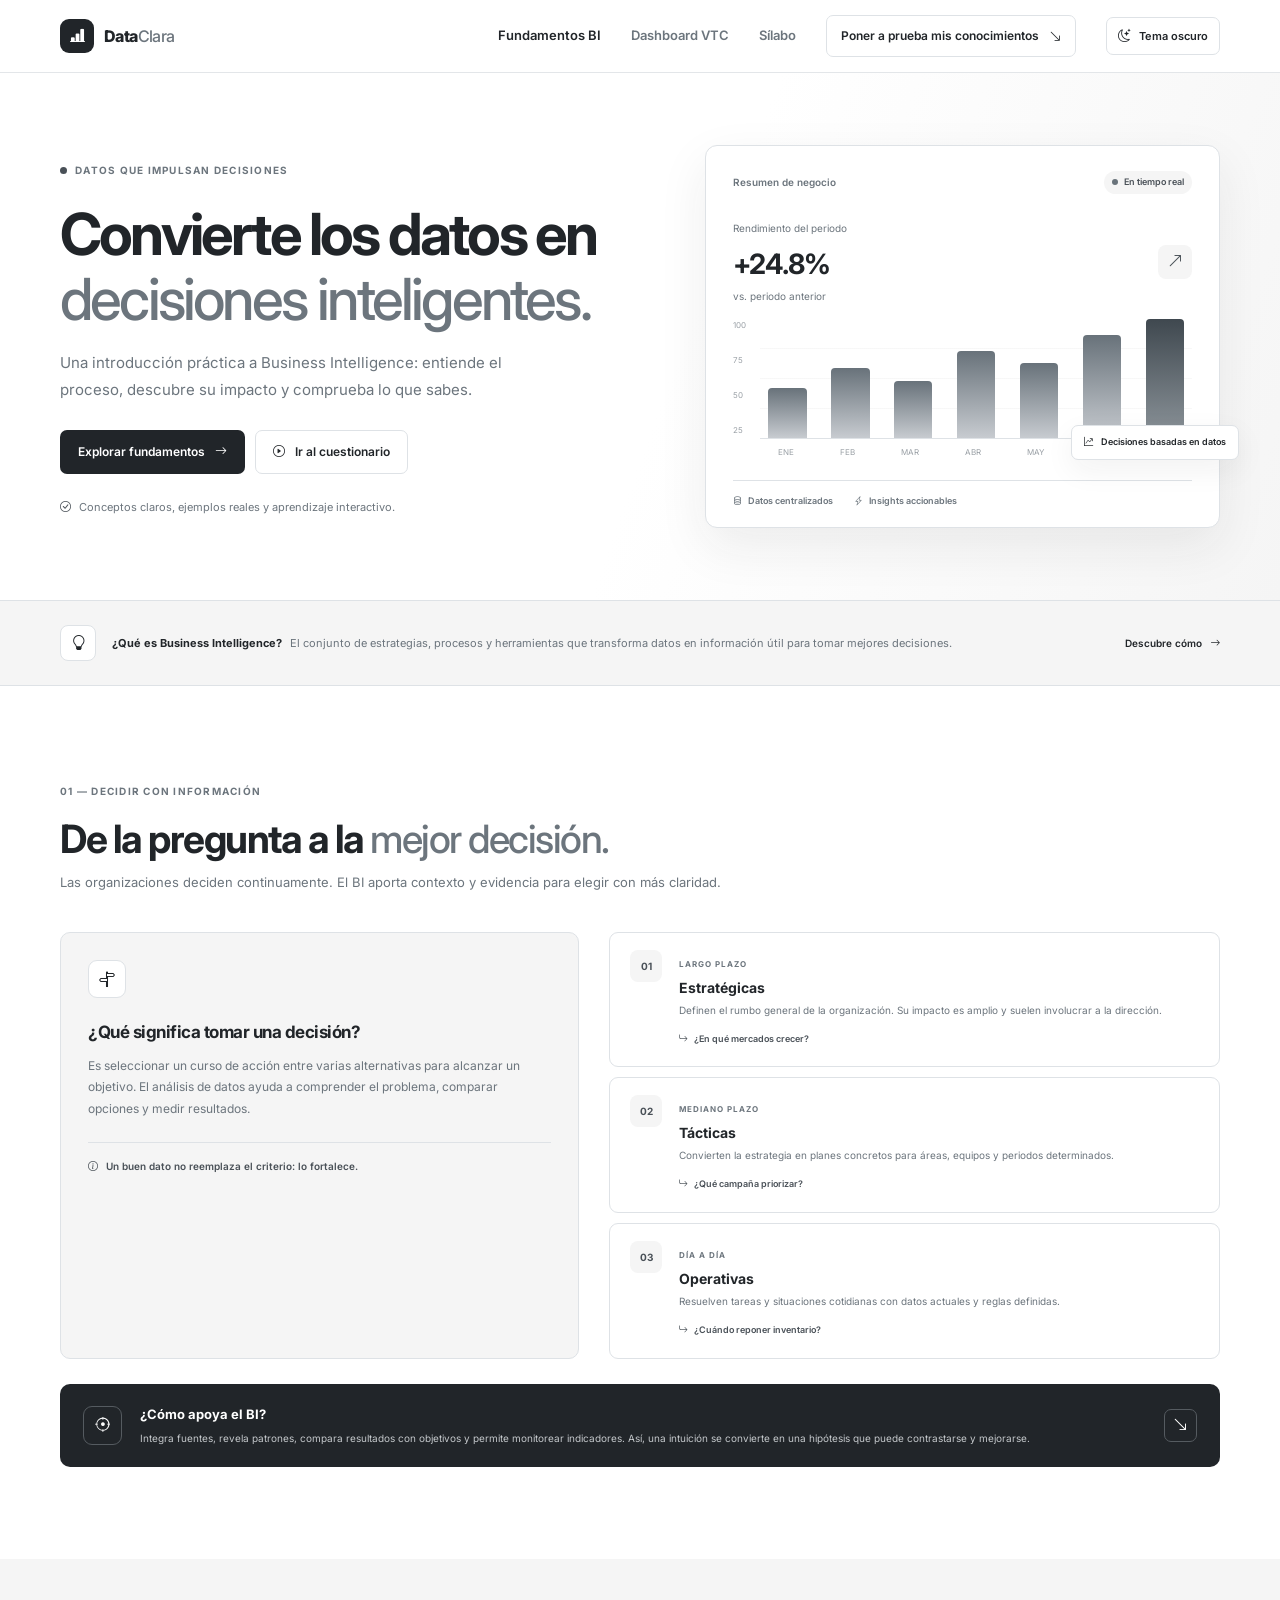
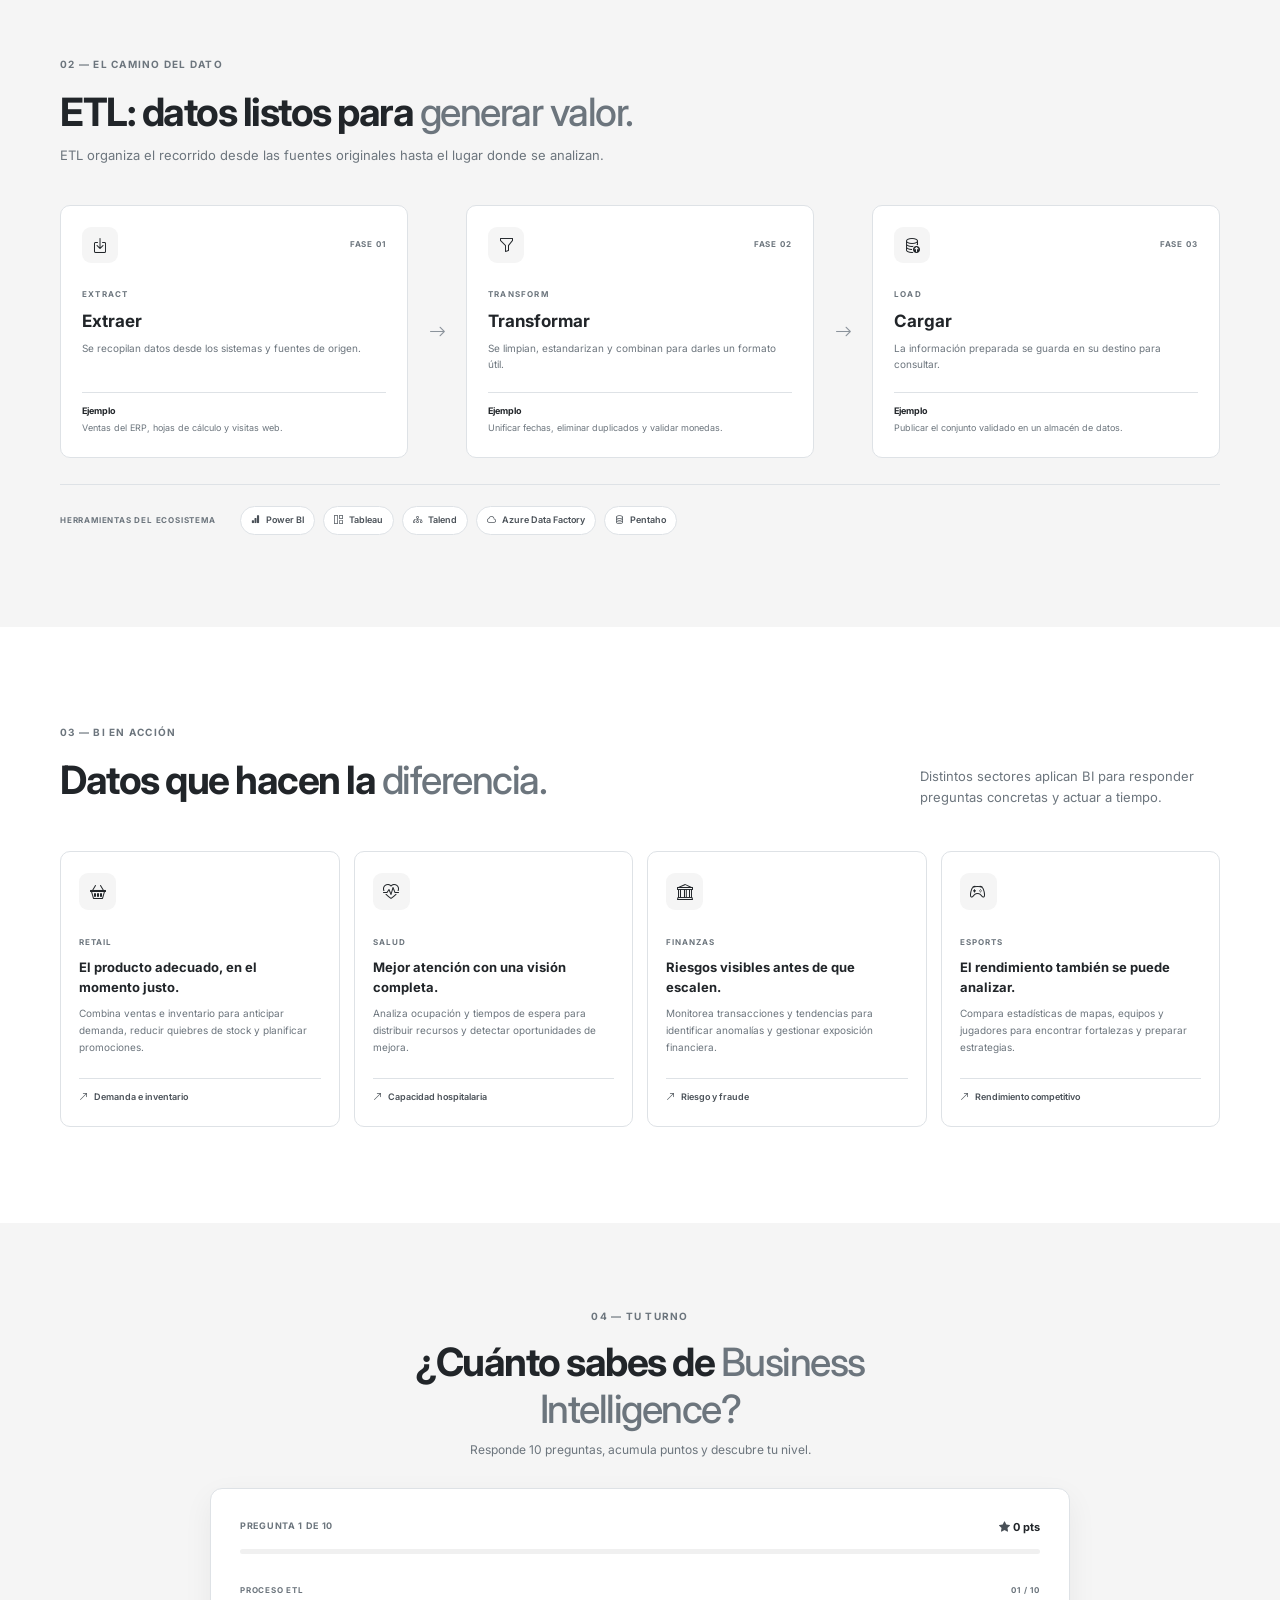
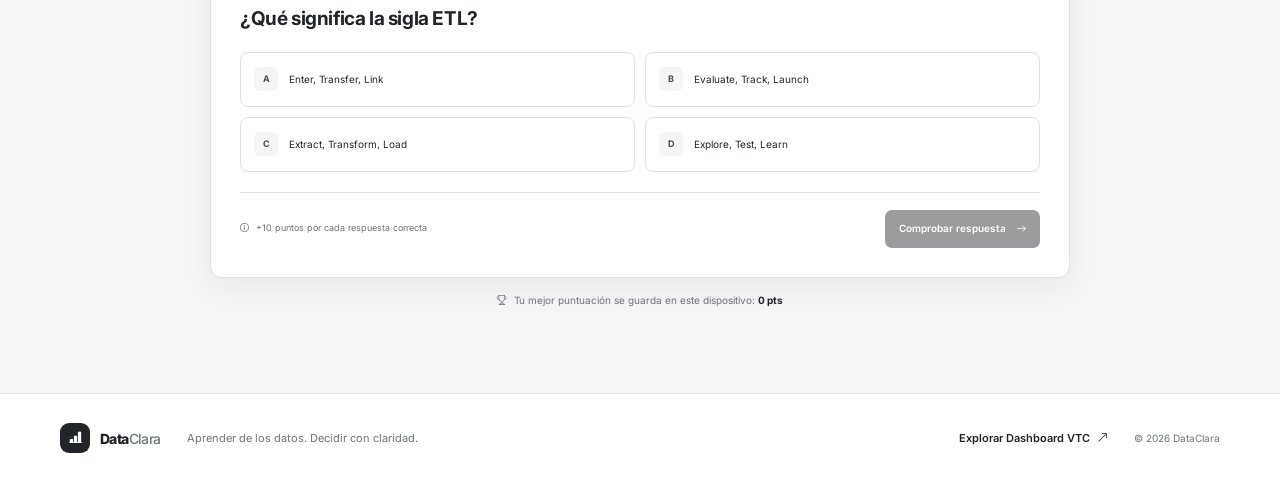
==== commit 5396ddff: "Version 3 de mi sitio web" ====
--- a/index.html
+++ b/index.html
@@ -28,6 +28,7 @@
       <div class="nav-links" id="nav-links">
         <a class="nav-link active" href="index.html" aria-current="page">Fundamentos BI</a>
         <a class="nav-link" href="dashboard.html">Dashboard VTC</a>
+        <a class="nav-link" href="silabo.html">Sílabo</a>
         <a class="nav-cta" href="#cuestionario">Poner a prueba mis conocimientos <i class="bi bi-arrow-down-right" aria-hidden="true"></i></a>
         <button class="theme-toggle" type="button" data-theme-toggle aria-label="Cambiar a tema oscuro" aria-pressed="false">
           <i class="bi bi-moon-stars" aria-hidden="true"></i><span>Tema oscuro</span>
